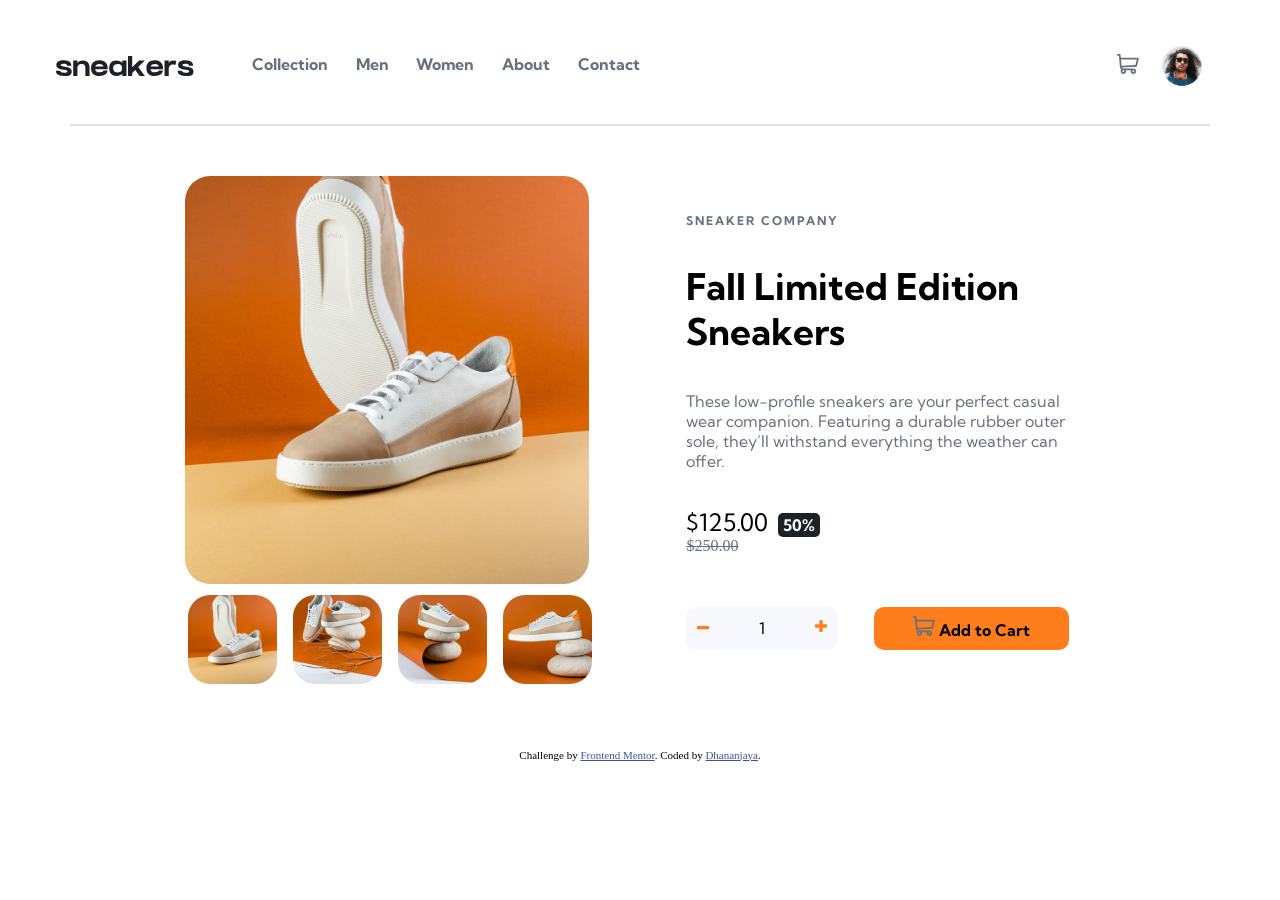
==== ecommerce-product-page-main/index.html @ 77359f02 "Add files via upload" ====
<!DOCTYPE html>
<html lang="en">
  <head>
    <meta charset="UTF-8">
    <meta name="viewport" content="width=device-width, initial-scale=1.0"> <!-- displays site properly based on user's device -->

    <link rel="icon" type="image/png" sizes="32x32" href="./images/favicon-32x32.png">
    <link rel="stylesheet" href="index.css">
    
    <title>Frontend Mentor | E-commerce product page</title>

    <!-- Feel free to remove these styles or customise in your own stylesheet 👍 -->
    <style>
      .attribution { font-size: 0.6875rem; text-align: center; }
      .attribution a { color: hsl(228, 45%, 44%); }
    </style>
  </head>
  <body>

    <div id="headDiv">

      <div id="headRibbonButtons">
          <button id="menuButton"><img src="./images/icon-menu.svg"></button>
          <button id="mainImgPrev"><img src="./images/icon-previous.svg" alt="previous image" width="30%" height="30%"></button>
          <button id="mainImgNext"><img src="./images/icon-next.svg" alt="next image" width="30%" height="30%"></button>
        
          <img src="./images/logo.svg" alt="sneaker logo" id="sneakerLogo">
        <div id="settingButtons">
          <div id="collection" class="menuButtons">Collection</div>
          <div id="men" class="menuButtons">Men</div>
          <div id="women" class="menuButtons">Women</div>
          <div id="about" class="menuButtons">About</div>
          <div id="contact" class="menuButtons">Contact</div>
        </div>
        
      </div>

      <div id="headRibbonCart">
        <button id="cartBtn"><img src="./images/icon-cart.svg" alt="cart logo"></button>
        <img src="./images/image-avatar.png" alt="avatar logo" id="avatarLogo">
        <div id="cartPanel">
          <h3 id="cartTitle">Cart</h3>
          <hr>
          <div id="cartPanelContent">
            <p id="cartContent">Your cart is empty.</p>
            <div id="cartObject">
              <div id="cartObject1">
                <img src="./images/image-product-1.jpg" alt="sneakerImg" width="20%" height="20%" style="border-radius: 25px; padding: 2%;">
                <p id="cartObject1Name">Fall Limited Edition Sneakers<br>
                  $125.00 X <span id="itemCount"></span> <span id="totalPrice">0</span></p>
                <button id="deleteBtn"><img src="images/icon-delete.svg"></button>
              </div>
              <button id="checkoutBtn">Checkout</button>
            </div>
          </div>
        </div>
      </div>

    </div>

    <hr>

    <div id="bodyDiv">

      <div id="sneakerImageDiv">
        <button id="mainSneakerImageBtn">
          <img src="./images/image-product-1.jpg" alt="sneaker image" id="mainsneakerImage">
        </button>
        <div id="selectionImages">
          <button id="thumbnail1"><img src="./images/image-product-1-thumbnail.jpg"  class="thumbnails"></button>
          <button id="thumbnail2"><img src="./images/image-product-2-thumbnail.jpg"  class="thumbnails"></button>
          <button id="thumbnail3"><img src="./images/image-product-3-thumbnail.jpg"  class="thumbnails"></button>
          <button id="thumbnail4"><img src="./images/image-product-4-thumbnail.jpg"  class="thumbnails"></button>
        </div>
      </div>

      <div id="description">
        <p id="companyName" class="descriptionPara">SNEAKER COMPANY</p>
        <h2>Fall Limited Edition Sneakers</h2>
        <p class="descriptionPara">These low-profile sneakers are your perfect casual wear companion. Featuring a 
            durable rubber outer sole, they’ll withstand everything the weather can offer.
        </p>
        <p id="prices"><span id="currentPrice">$125.00</span><span id="discount">50%</span><br>
          <span id="originalPrice"><del>$250.00</del></span>
        </p>
        <div id="orderCountButtons">
          <div id="addSubBtns">
            <div id="minus"><img src="./images/icon-minus.svg" id="minusImg"></div>
            <div id="count">1</div>
            <div id="plus"><img src="./images/icon-plus.svg"></div>
          </div>

          <div id="addToCartBtn">
            <img src="./images/icon-cart.svg"> Add to Cart
          </div>

        </div>

      </div>

    </div>
    
    <footer class="attribution">
      Challenge by <a href="https://www.frontendmentor.io?ref=challenge">Frontend Mentor</a>. 
      Coded by <a href="#">Dhananjaya</a>.
    </footer>

    <div id="lightbox" class="lightbox">
      <button id="closeLightbox"><img src="./images/icon-close.svg" alt="close lightbox" width="200%" color="red"></button>

      <img src="./images/image-product-1.jpg" alt="sneaker image" id="lightboxImage" >

      <button id="lightboxPrev"><img src="./images/icon-previous.svg" alt="previous image" width="30%" height="30%"></button>

      <button id="lightboxNext"><img src="./images/icon-next.svg" alt="next image" width="30%" height="30%"></button>

      <div id="shoeSelection">
        <button id="lightboxThumbnail1" class="thumbnailBtn"><img src="./images/image-product-1-thumbnail.jpg"  class="lightboxThumbnails"></button>
        <button id="lightboxThumbnail2" class="thumbnailBtn"><img src="./images/image-product-2-thumbnail.jpg"  class="lightboxThumbnails"></button>
        <button id="lightboxThumbnail3" class="thumbnailBtn"><img src="./images/image-product-3-thumbnail.jpg"  class="lightboxThumbnails"></button>
        <button id="lightboxThumbnail4" class="thumbnailBtn"><img src="./images/image-product-4-thumbnail.jpg"  class="lightboxThumbnails"></button>
      </div>
    </div>

    <div id="mobileLightbox">
      <div id="mobileLightboxMenu">
        <button id="mobileLightboxClose"><img src="./images/icon-close.svg" alt="close lightbox" width="200%" color="red"></button>
      </div>
      <div id="mobilesettingButtons">
          <div id="collection" class="menuButtons">Collection</div>
          <div id="men" class="menuButtons">Men</div>
          <div id="women" class="menuButtons">Women</div>
          <div id="about" class="menuButtons">About</div>
          <div id="contact" class="menuButtons">Contact</div>
        </div>
    </div>
    <script src="index.js"></script>
  </body>
</html>
---- ecommerce-product-page-main/index.css ----
@import url('https://fonts.googleapis.com/css2?family=Kumbh+Sans:wght@400;700&display=swap');
.menuButtons{
    display: flex;
    flex-direction: column;
    font-family: 'Kumbh Sans', sans-serif;
    font-weight: 700;
    cursor: pointer;
    height: 111%;
    justify-content: center;
    border-bottom: 4px solid hsl(0, 0%, 100%);
    /*border:4px solid hsl(0, 0%, 0%);*/
}
.menuButtons:hover{
    border-bottom: 4px solid hsl(26, 100%, 55%);
    transition: 0.5s;
}
#menuButton{
    display: none;
}
#mobilesettingButtons{
    display: none;
}

#headDiv{
    margin-top:0;
    display: flex;
    flex-direction: row;
    justify-content: space-between;
    /*border:1px solid hsl(0, 0%, 0%);*/
}

#sneakerLogo{
    margin:5%;
}

#headRibbonButtons{
    display: flex;
    flex-direction: row;
    width: 60%;
    gap: 20px;
    align-items: center;
    padding: 10px;
    color: hsl(219, 9%, 45%);
}
#settingButtons{
    display: flex;
    gap: 10%;
    flex-direction: row;
}
#mobileLightbox{
    display: none;
}
#headRibbonCart{
    display: flex;
    flex-direction: row;
    align-items: center;
    position: relative;
    margin-right: 5%;
    gap: 20px;
}

#cartPanel{
    background-color: hsl(0, 0%, 100%);
    border: 1px solid hsl(219, 9%, 45%);
    border-radius: 10px;
    padding: 10px;
    width: 400%;
    height: 200%;
    position: absolute;
    display: none;
    top: 120%;
    right: 20%;
}
#cartContent{
    position: absolute;
    top: 20%;
    left: 30%;
}
#cartObject1Name{
    font-family:kumbh Sans, sans-serif;
    color: hsl(219, 9%, 45%);
}
#cartObject1{
    display: none;
    position: absolute;
    top: 30%;
    left: 5%;
}
#checkoutBtn{
    display: none;
    position: absolute;
    width: 85%;
    margin-left: 5%;
    height: 20%;
    bottom: 10%;
    border: none;
    border-radius: 15px;
    background-color: hsl(26, 100%, 55%);
    cursor: pointer;
    font-family: 'Kumbh Sans', sans-serif;
    font-weight: 700;

}
#checkoutBtn:hover{
    background-color: hsl(26, 100%, 65%);
}
#cartPanel.open{
    display: block;
}
#totalPrice{
    color: hsl(0, 0%, 0%);
}
#deleteBtn{
    background-color: hsl(0, 0%, 100%);
    margin-top: 6%;
    margin-left: 5%;
    height:80%;
    width: 7%;
    border: none;
    border-radius: 25px;
    cursor: pointer;
}
#deleteBtn:hover{
    background-color: hsl(0, 0%, 0%);
}
#cartTitle{
    font-family: 'Kumbh Sans', sans-serif;
    font-weight: 700;
    font-size: 120%;
    margin-bottom: 10px;
}

#cartContent{
    font-family: 'Kumbh Sans', sans-serif;
    font-weight: 400;
    text-align: center;
    align-items: center;
    justify-content: center;
    color: hsl(219, 9%, 45%);
    margin-top: 25%;
    font-size: 100%;
    margin-bottom: 10px;
}

#cartBtn{
    background-color: hsl(0, 0%, 100%);
    width: 30%;
    border: none;
    cursor: pointer;
}

#avatarLogo{
    width: 40px;
    height: 40px;
    border-radius: 50%;
    margin-right: 5%;
    border: 2px solid hsl(0, 0%, 100%);
}

hr{
    width: 90%;
    margin: 0 auto;
    border: 1px solid  hsla(218, 9%, 75%, 0.447);
}


.menuButtons:hover{
    color: hsl(0, 0%, 0%);
}

#avatarLogo:hover{
    border: 2px solid hsl(26, 100%, 55%);
}
#bodyDiv{
    width: 80%;
    height:80%;
    margin-left:auto;
    margin-right:auto;
    display: flex;
    flex-direction: row;
    gap: 1%;
}

#sneakerImageDiv{
    margin: 5%;
    /*border: 2px solid black;*/
    width: 40%;
    height: auto;
    display: flex;
    flex-direction: column;
}

#mainsneakerImage{
    width: 100%;
    height: 100%;
    border-radius: 25px;
    /*border: 2px solid black;*/
}
#mainImgPrev,#mainImgNext{
    display: none;
}
#mainSneakerImageBtn{
    border: none;
    padding: 0;
    background-color: transparent;
    cursor: pointer;
}

#selectionImages{
    width:100%;
    height: auto;
    display: flex;
    flex-direction: row;
}

#thumbnail1, #thumbnail2, #thumbnail3, #thumbnail4{
    width: 24%;
    margin: 2%;
    height: auto;
    border: none;
    background-color: hsl(0, 0%, 100%);
    padding: 0;
}

.thumbnails{
    width:100%;
    border: 3px solid hsl(0, 0%, 100%);
    border-radius: 25px;
}

#thumbnail1{
    margin-left: 0%;
}

#thumbnail4{
    margin-right: 0%;
}

.thumbnails:hover{
    border: 3px solid hsl(26, 100%, 50%);
    opacity: 0.7;
    cursor: pointer;
}

#description{
    /* margin: 5%; */
    margin-top: 5%;
    /*border: 2px solid black;*/
    width:45%;
}

#currentPrice{
    /*Discounted price*/
    margin-left: 8%;
    margin-right: 2%;
    font-size:150%;
    font-family: 'Kumbh Sans', sans-serif;
}

#discount{
    /*Discount Percentage*/
    background-color: hsl(220, 13%, 13%);
    color: hsl(223, 64%, 98%);
    font-size:100%;
    font-family: 'Kumbh Sans', sans-serif;
    font-weight: bold;
    border-radius: 5px;
    margin-left: 0;
    padding: 2px 5px;
}

#originalPrice{
    margin-top: 0px;
    color:hsl(219, 9%, 45%);
    margin-left: 8%;
}

h2{
    /*Fall Limited Edition Sneakers text*/
    margin: 8%;
    font-size:230%;
    font-family: 'Kumbh Sans', sans-serif;
}
.descriptionPara{
    color:hsl(219, 9%, 45%);
    font-size: 16px;
    font-family: 'Kumbh Sans', sans-serif;
    margin: 8%;
}
#companyName{
    color:  hsl(219, 9%, 45%);
    font-size: 12px;
    font-weight: 700;
    margin: 8%;
    letter-spacing: 2px;
}
#orderCountButtons{
    display: flex;
    flex-direction: row;
    /*border: 1px solid black;*/
}

#addSubBtns{
    background-color: hsl(223, 64%, 98%);
    display: flex;
    flex-direction: row;
    width:60%;
    margin-left:8%;
    margin-top: 8%;
    margin-bottom: 8%;
    border-radius: 10px;
}
#minus{
    align-items: center;
    align-content: center;
    margin-left: 7%;
    cursor: pointer;
}

#minusImg{
    margin-bottom: 30%;
}

#count{
    margin-left: 10%;
    margin-top: 7%;
    width:50%;
    text-align: center;
    font-family: 'Kumbh Sans', sans-serif;
}
#plus{
    margin-left: 10%;
    margin-top: 7%;
    cursor: pointer;
}
#addToCartBtn{
    margin:8%;
    background-color: hsl(26, 100%, 55%);
    width: 70%;
    padding: 2%;
    border-radius: 10px;
    font-family: 'Kumbh Sans', sans-serif;
    font-weight: bold;
    text-align: center;
    cursor: pointer;
}
#addToCartBtn:hover{
    background-color: hsl(26, 100%, 65%);
}

#lightbox{
    position: fixed;
    top: 0;
    left: 0;
    width: 100%;
    height: 100%;
    background-color: rgba(0, 0, 0, 0.785);
    display: none;
}

#lightboxImage{
    position: absolute;
    top: 45%;
    left: 50%;
    height: 60%;
    width: 40%;
    border-radius: 25px;
    transform: translate(-50%, -50%);
}

#closeLightbox{
    position: absolute;
    border: none;
    cursor: pointer;
}

#lightboxPrev{
    left: 28%;
}

#lightboxPrev, #lightboxNext{
    position: absolute;
    width: 4%;
    height: 6%;
    border-radius: 50%;
    top: 40%;
}

#lightboxNext{
    right: 28%;
}

#closeLightbox{
    top: 8%;
    right: 30%;
    background-color: transparent;
}

#closeLightbox:hover{
    opacity: 0.7;
}

#lightboxNext:hover, #lightboxPrev:hover{
    background-color: hsl(0, 0%, 100%);
}

#shoeSelection{
    position: absolute;
    bottom: 10%;
    left: 33%;
    display: flex;
    flex-direction: row;
    gap: 3%;
}
.lightboxThumbnails{
    width:100%;
    height: 100%;
    border-radius: 25px;
    margin: 0;
    padding: 0;
}

.thumbnailBtn{
    width:15%;
    height: 20%;
    border:4px solid  rgba(0, 0, 0, 0.785);
    border-radius: 25px;
    padding: 0%;
    cursor: pointer;
}
.thumbnailBtn:hover{
    border:4px solid   hsl(26, 100%, 65%);
    transition: 0.3s;
}
.lightboxThumbnails:hover{
    opacity: 0.5;
}
#cartObject1{
    flex-direction: row;
}

@media screen and (max-width: 768px) {
    body{
        margin: 0;
    }
    #bodyDiv{
        display: flex;
        flex-direction: column;
        width: 100%;
        height: auto;
    }
    #menuButton{
        display: block;
        border: none;
        background-color: transparent;
        cursor: pointer;
    }
    #mobileLightbox{
        display: none;
        position: absolute;
        top: 0;
        left: 0;
        width: 100%;
        height: 140%;
        background-color: hsla(0, 2%, 10%, 0.82);
    }
    #mobileLightboxMenu{
        position: absolute;
        top: 0;
        left: 0;
        width: 70%;
        height: 100%;
        background-color: hsl(0, 0%, 100%);
        display: flex;
        flex-direction: column;
        align-items: center;
        justify-content: center;
    }
    #mobilesettingButtons{
        position: absolute;
        flex-direction: column;
        top: 10%;
        left: 5%;
        display: block;
    }
    .menuButtons{
        margin: 20%;
    }
    #mobileLightboxClose{
        position: absolute;
        top: 1%;
        left: 5%;
        width: 7%;
        height: 7%;
        border: none;
        background-color: transparent;
        cursor: pointer;
    }
    #settingButtons{
        display:none;
    }
    #cartPanel{
        position: absolute;
        width: 340%;
        min-height: 400%;
        height:auto;
        right: 0;
    }
    #deleteBtn{
        margin-right: 5%;
    }
    #sneakerImageDiv{
        margin: 0;
    }
    #mainsneakerImage{
        width: 250%;
        height: auto;
        border-radius: 0px;
        margin: 0;
    }
    #mainImgPrev,#mainImgNext{
        display: block;
        position: absolute;
        top: 30%; 
        width: 10%;
        height: 5%;
        border-radius: 50%;
        background-color: hsl(0, 0%, 100%);
        border: none;
        cursor: pointer;
    }
    #mainImgPrev{
        left: 5%;
    }
    #mainImgNext{
        right: 5%;  
    }
    #selectionImages{
        display: none;
    }
    h2{
        font-size: 200%;
    }
    #currentPrice{
        font-weight: 700;
    }
    #prices{
        display: flex;
        flex-direction: row;
    }
    #originalPrice{
        margin-left: 30%;
        font-weight: 700;
        text-decoration: line-through;
        font-family: 'Kumbh Sans', sans-serif;
    }
    #description{
        width: 100%;
        height: auto;
    }
    .descriptionPara{
        font-family: 'Kumbh Sans', sans-serif;
    }
    #orderCountButtons{
        display: flex;
        flex-direction: column;
    }
    #addSubBtns{
        width: 75%;
        padding: 5%;
    }
    #plus,#count,#minus{
        margin-top:auto;
        margin-bottom:auto;
        font-weight: 700;
    }
    #addToCartBtn{
        width: 75%;
        padding: 5%;
        margin-top: 1%;
    }
}
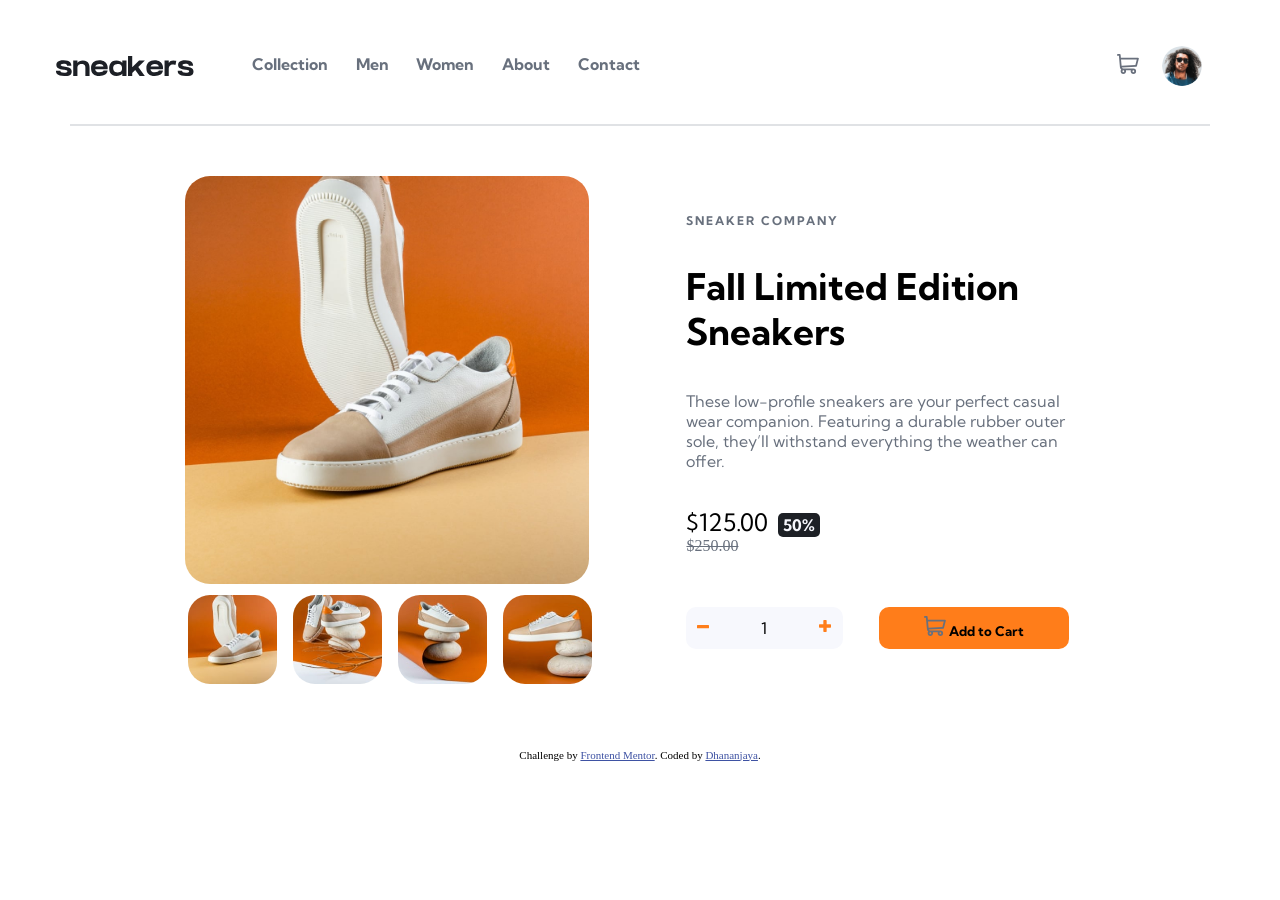
==== commit 8cec871f: "Fix Pages deploy workflow and add-to-cart button markup Co-authored-by: iroDhananjaya <224600557+iro" ====
--- a/ecommerce-product-page-main/index.html
+++ b/ecommerce-product-page-main/index.html
@@ -90,9 +90,9 @@
             <div id="plus"><img src="./images/icon-plus.svg"></div>
           </div>
 
-          <div id="addToCartBtn">
-            <img src="./images/icon-cart.svg"> Add to Cart
-          </div>
+          <button id="addToCartBtn" type="button">
+            <img src="./images/icon-cart.svg" alt=""> Add to Cart
+          </button>
 
         </div>
 
--- a/ecommerce-product-page-main/index.css
+++ b/ecommerce-product-page-main/index.css
@@ -336,6 +336,7 @@
 #addToCartBtn{
     margin:8%;
     background-color: hsl(26, 100%, 55%);
+    border: none;
     width: 70%;
     padding: 2%;
     border-radius: 10px;
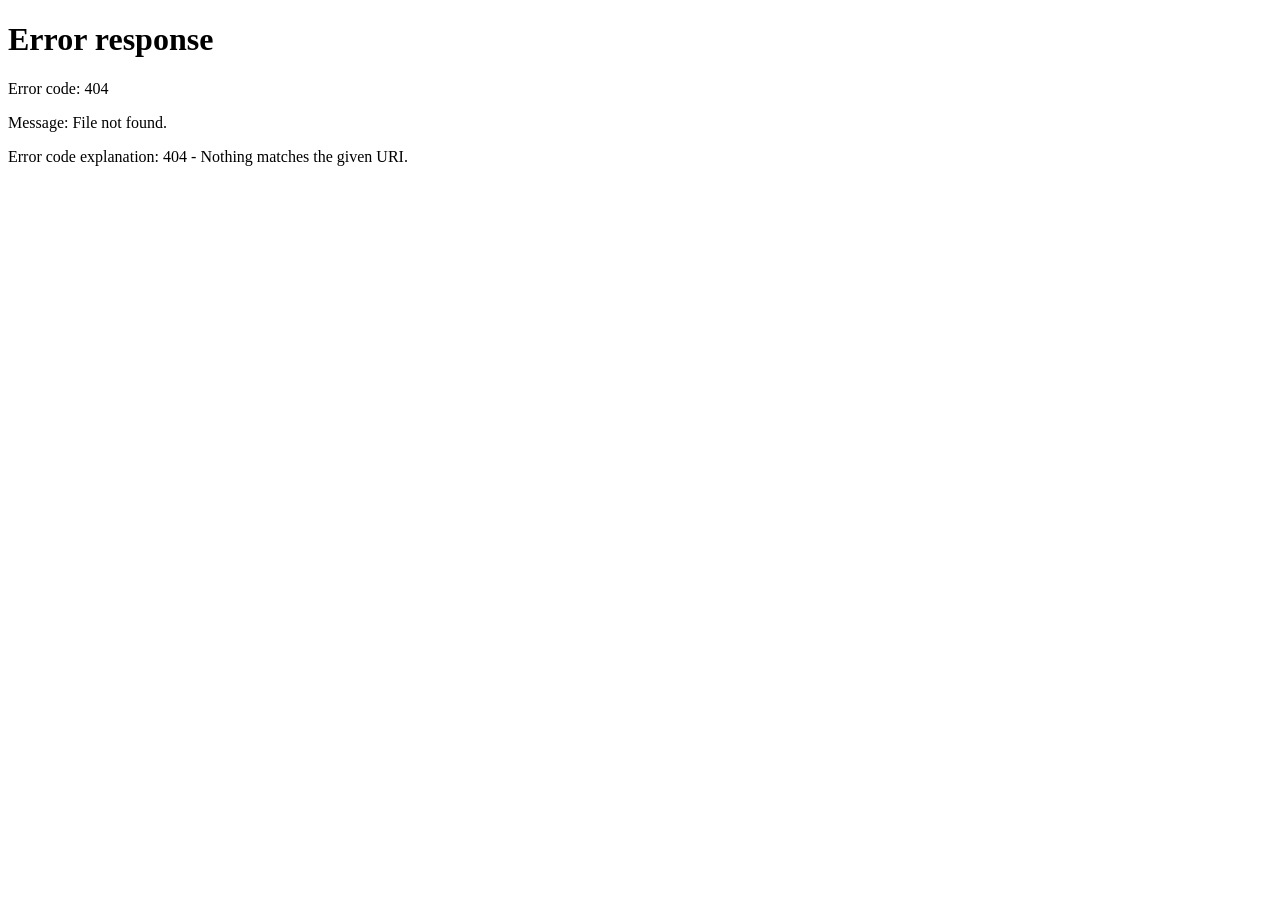
==== commit c9a89c29: "replace README.md with ecommerce-product-page-main/README.md and index.html with ecommerce-product-p" ====
--- a/ecommerce-product-page-main/index.html
+++ b/ecommerce-product-page-main/index.html
@@ -1,139 +1,15 @@
 <!DOCTYPE html>
 <html lang="en">
-  <head>
-    <meta charset="UTF-8">
-    <meta name="viewport" content="width=device-width, initial-scale=1.0"> <!-- displays site properly based on user's device -->
-
-    <link rel="icon" type="image/png" sizes="32x32" href="./images/favicon-32x32.png">
-    <link rel="stylesheet" href="index.css">
-    
-    <title>Frontend Mentor | E-commerce product page</title>
-
-    <!-- Feel free to remove these styles or customise in your own stylesheet 👍 -->
-    <style>
-      .attribution { font-size: 0.6875rem; text-align: center; }
-      .attribution a { color: hsl(228, 45%, 44%); }
-    </style>
-  </head>
-  <body>
-
-    <div id="headDiv">
-
-      <div id="headRibbonButtons">
-          <button id="menuButton"><img src="./images/icon-menu.svg"></button>
-          <button id="mainImgPrev"><img src="./images/icon-previous.svg" alt="previous image" width="30%" height="30%"></button>
-          <button id="mainImgNext"><img src="./images/icon-next.svg" alt="next image" width="30%" height="30%"></button>
-        
-          <img src="./images/logo.svg" alt="sneaker logo" id="sneakerLogo">
-        <div id="settingButtons">
-          <div id="collection" class="menuButtons">Collection</div>
-          <div id="men" class="menuButtons">Men</div>
-          <div id="women" class="menuButtons">Women</div>
-          <div id="about" class="menuButtons">About</div>
-          <div id="contact" class="menuButtons">Contact</div>
-        </div>
-        
-      </div>
-
-      <div id="headRibbonCart">
-        <button id="cartBtn"><img src="./images/icon-cart.svg" alt="cart logo"></button>
-        <img src="./images/image-avatar.png" alt="avatar logo" id="avatarLogo">
-        <div id="cartPanel">
-          <h3 id="cartTitle">Cart</h3>
-          <hr>
-          <div id="cartPanelContent">
-            <p id="cartContent">Your cart is empty.</p>
-            <div id="cartObject">
-              <div id="cartObject1">
-                <img src="./images/image-product-1.jpg" alt="sneakerImg" width="20%" height="20%" style="border-radius: 25px; padding: 2%;">
-                <p id="cartObject1Name">Fall Limited Edition Sneakers<br>
-                  $125.00 X <span id="itemCount"></span> <span id="totalPrice">0</span></p>
-                <button id="deleteBtn"><img src="images/icon-delete.svg"></button>
-              </div>
-              <button id="checkoutBtn">Checkout</button>
-            </div>
-          </div>
-        </div>
-      </div>
-
-    </div>
-
-    <hr>
-
-    <div id="bodyDiv">
-
-      <div id="sneakerImageDiv">
-        <button id="mainSneakerImageBtn">
-          <img src="./images/image-product-1.jpg" alt="sneaker image" id="mainsneakerImage">
-        </button>
-        <div id="selectionImages">
-          <button id="thumbnail1"><img src="./images/image-product-1-thumbnail.jpg"  class="thumbnails"></button>
-          <button id="thumbnail2"><img src="./images/image-product-2-thumbnail.jpg"  class="thumbnails"></button>
-          <button id="thumbnail3"><img src="./images/image-product-3-thumbnail.jpg"  class="thumbnails"></button>
-          <button id="thumbnail4"><img src="./images/image-product-4-thumbnail.jpg"  class="thumbnails"></button>
-        </div>
-      </div>
-
-      <div id="description">
-        <p id="companyName" class="descriptionPara">SNEAKER COMPANY</p>
-        <h2>Fall Limited Edition Sneakers</h2>
-        <p class="descriptionPara">These low-profile sneakers are your perfect casual wear companion. Featuring a 
-            durable rubber outer sole, they’ll withstand everything the weather can offer.
-        </p>
-        <p id="prices"><span id="currentPrice">$125.00</span><span id="discount">50%</span><br>
-          <span id="originalPrice"><del>$250.00</del></span>
-        </p>
-        <div id="orderCountButtons">
-          <div id="addSubBtns">
-            <div id="minus"><img src="./images/icon-minus.svg" id="minusImg"></div>
-            <div id="count">1</div>
-            <div id="plus"><img src="./images/icon-plus.svg"></div>
-          </div>
-
-          <button id="addToCartBtn" type="button">
-            <img src="./images/icon-cart.svg" alt=""> Add to Cart
-          </button>
-
-        </div>
-
-      </div>
-
-    </div>
-    
-    <footer class="attribution">
-      Challenge by <a href="https://www.frontendmentor.io?ref=challenge">Frontend Mentor</a>. 
-      Coded by <a href="#">Dhananjaya</a>.
-    </footer>
-
-    <div id="lightbox" class="lightbox">
-      <button id="closeLightbox"><img src="./images/icon-close.svg" alt="close lightbox" width="200%" color="red"></button>
-
-      <img src="./images/image-product-1.jpg" alt="sneaker image" id="lightboxImage" >
-
-      <button id="lightboxPrev"><img src="./images/icon-previous.svg" alt="previous image" width="30%" height="30%"></button>
-
-      <button id="lightboxNext"><img src="./images/icon-next.svg" alt="next image" width="30%" height="30%"></button>
-
-      <div id="shoeSelection">
-        <button id="lightboxThumbnail1" class="thumbnailBtn"><img src="./images/image-product-1-thumbnail.jpg"  class="lightboxThumbnails"></button>
-        <button id="lightboxThumbnail2" class="thumbnailBtn"><img src="./images/image-product-2-thumbnail.jpg"  class="lightboxThumbnails"></button>
-        <button id="lightboxThumbnail3" class="thumbnailBtn"><img src="./images/image-product-3-thumbnail.jpg"  class="lightboxThumbnails"></button>
-        <button id="lightboxThumbnail4" class="thumbnailBtn"><img src="./images/image-product-4-thumbnail.jpg"  class="lightboxThumbnails"></button>
-      </div>
-    </div>
-
-    <div id="mobileLightbox">
-      <div id="mobileLightboxMenu">
-        <button id="mobileLightboxClose"><img src="./images/icon-close.svg" alt="close lightbox" width="200%" color="red"></button>
-      </div>
-      <div id="mobilesettingButtons">
-          <div id="collection" class="menuButtons">Collection</div>
-          <div id="men" class="menuButtons">Men</div>
-          <div id="women" class="menuButtons">Women</div>
-          <div id="about" class="menuButtons">About</div>
-          <div id="contact" class="menuButtons">Contact</div>
-        </div>
-    </div>
-    <script src="index.js"></script>
-  </body>
-</html>+<head>
+  <meta charset="UTF-8">
+  <meta name="viewport" content="width=device-width, initial-scale=1.0">
+  <meta http-equiv="refresh" content="0; url=ecommerce-product-page-main/">
+  <title>MyProject</title>
+</head>
+<body>
+  <p>Opening project...</p>
+  <script>
+    window.location.replace("ecommerce-product-page-main/");
+  </script>
+</body>
+</html>
